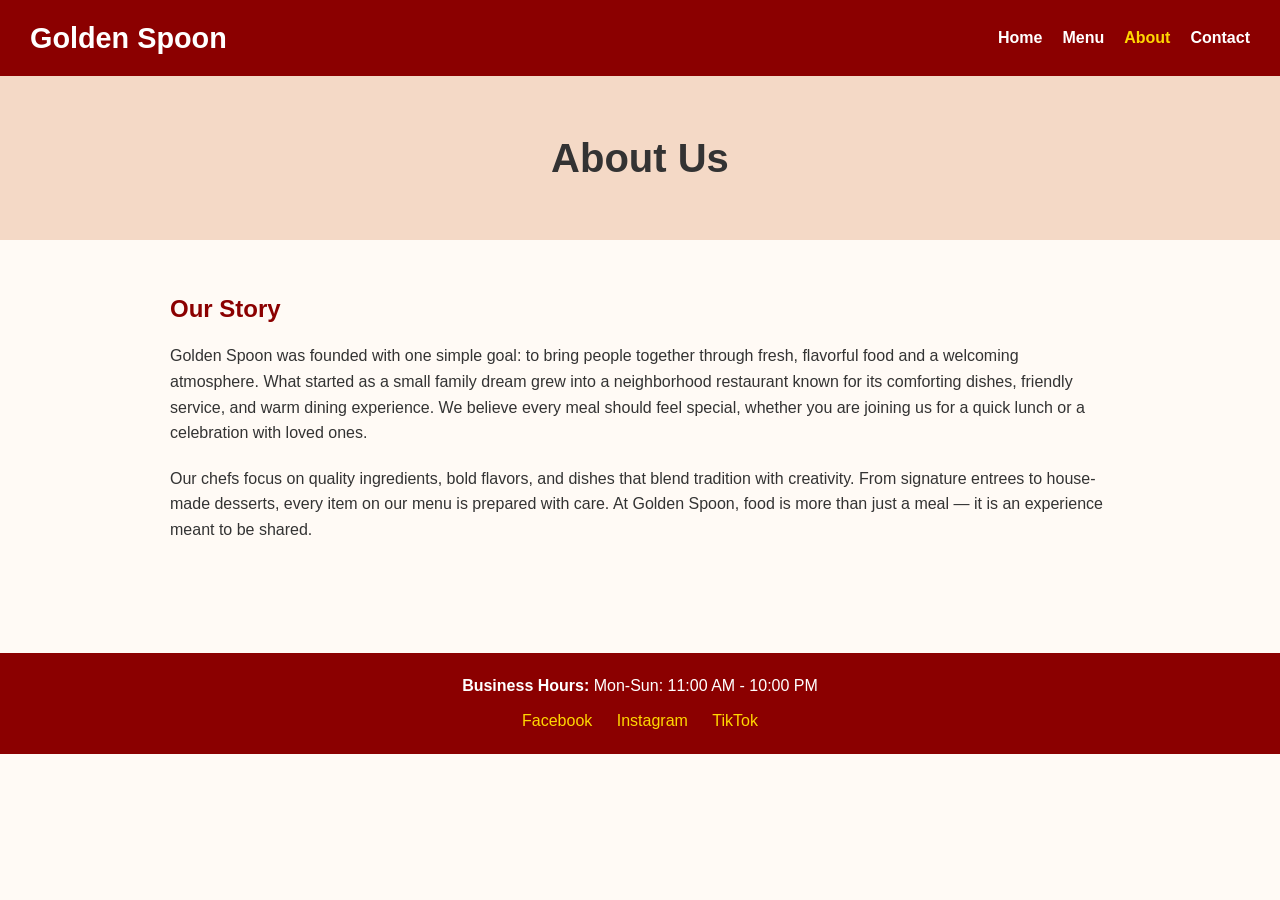
==== about.html @ 548fd417 "Add files via upload" ====
<!DOCTYPE html>
<html lang="en">
<head>
  <meta charset="UTF-8" />
  <meta name="viewport" content="width=device-width, initial-scale=1.0" />
  <title>About | Golden Spoon</title>
  <link rel="stylesheet" href="style.css" />
</head>
<body>

  <header>
    <div class="logo">Golden Spoon</div>
    <nav>
      <ul class="nav-links">
        <li><a href="index.html">Home</a></li>
        <li><a href="menu.html">Menu</a></li>
        <li><a href="about.html" class="active">About</a></li>
        <li><a href="contact.html">Contact</a></li>
      </ul>
      <div class="hamburger" onclick="toggleMenu()">☰</div>
    </nav>
  </header>

  <section class="page-banner">
    <h1>About Us</h1>
  </section>

  <section class="about-section">
    <h2>Our Story</h2>
    <p>
      Golden Spoon was founded with one simple goal: to bring people together through fresh,
      flavorful food and a welcoming atmosphere. What started as a small family dream grew
      into a neighborhood restaurant known for its comforting dishes, friendly service, and
      warm dining experience. We believe every meal should feel special, whether you are
      joining us for a quick lunch or a celebration with loved ones.
    </p>

    <p>
      Our chefs focus on quality ingredients, bold flavors, and dishes that blend tradition
      with creativity. From signature entrees to house-made desserts, every item on our menu
      is prepared with care. At Golden Spoon, food is more than just a meal — it is an
      experience meant to be shared.
    </p>
  </section>

  <footer>
    <div>
      <p><strong>Business Hours:</strong> Mon-Sun: 11:00 AM - 10:00 PM</p>
    </div>
    <div class="socials">
      <a href="#">Facebook</a>
      <a href="#">Instagram</a>
      <a href="#">TikTok</a>
    </div>
  </footer>

  <script src="script.js"></script>
</body>
</html>
---- style.css ----
* {
  margin: 0;
  padding: 0;
  box-sizing: border-box;
  font-family: Arial, sans-serif;
}

body {
  background: #fffaf5;
  color: #333;
  line-height: 1.6;
}

header {
  background: #8b0000;
  color: white;
  padding: 15px 30px;
  display: flex;
  justify-content: space-between;
  align-items: center;
  position: relative;
}

.logo {
  font-size: 1.8rem;
  font-weight: bold;
}

nav {
  position: relative;
}

.nav-links {
  list-style: none;
  display: flex;
  gap: 20px;
}

.nav-links li a {
  text-decoration: none;
  color: white;
  font-weight: bold;
}

.nav-links li a:hover,
.nav-links li a.active {
  color: #ffd700;
}

.hamburger {
  display: none;
  font-size: 1.8rem;
  cursor: pointer;
}

.hero {
  background: url("images/hero.jpg") center/cover no-repeat;
  height: 80vh;
  display: flex;
  align-items: center;
  justify-content: center;
  text-align: center;
  color: white;
  position: relative;
}

.hero::before {
  content: "";
  position: absolute;
  inset: 0;
  background: rgba(0, 0, 0, 0.45);
}

.hero-text {
  position: relative;
  z-index: 1;
  max-width: 700px;
  padding: 20px;
}

.hero-text h1 {
  font-size: 3rem;
  margin-bottom: 15px;
}

.hero-text p {
  font-size: 1.2rem;
  margin-bottom: 20px;
}

.btn {
  display: inline-block;
  background: #ffd700;
  color: #333;
  padding: 12px 24px;
  text-decoration: none;
  border-radius: 5px;
  font-weight: bold;
  border: none;
  cursor: pointer;
}

.page-banner {
  background: #f4d9c6;
  text-align: center;
  padding: 50px 20px;
}

.page-banner h1 {
  font-size: 2.5rem;
}

.gallery-section {
  padding: 50px 20px;
  text-align: center;
}

.gallery-section h2 {
  margin-bottom: 20px;
  font-size: 2rem;
}

.slider {
  position: relative;
  max-width: 700px;
  margin: auto;
  overflow: hidden;
}

.slides {
  position: relative;
}

.slide {
  display: none;
  width: 100%;
  border-radius: 10px;
}

.slide.active {
  display: block;
}

.prev,
.next {
  position: absolute;
  top: 50%;
  transform: translateY(-50%);
  background: rgba(0,0,0,0.6);
  color: white;
  border: none;
  padding: 10px 15px;
  cursor: pointer;
  font-size: 1.5rem;
  border-radius: 5px;
}

.prev {
  left: 10px;
}

.next {
  right: 10px;
}

.menu-container {
  display: grid;
  grid-template-columns: repeat(3, 1fr);
  gap: 20px;
  padding: 50px 30px;
}

.menu-card {
  background: white;
  padding: 20px;
  border-radius: 10px;
  box-shadow: 0 4px 10px rgba(0,0,0,0.1);
  text-align: center;
}

.menu-card h3 {
  margin-bottom: 10px;
}

.menu-card span {
  display: block;
  margin-top: 10px;
  color: #8b0000;
  font-weight: bold;
}

.about-section,
.contact-container {
  padding: 50px 30px;
  max-width: 1000px;
  margin: auto;
}

.about-section h2,
.contact-form h2,
.map-section h2 {
  margin-bottom: 15px;
  color: #8b0000;
}

.about-section p {
  margin-bottom: 20px;
}

.contact-container {
  display: grid;
  grid-template-columns: 1fr 1fr;
  gap: 30px;
}

.contact-form form {
  display: flex;
  flex-direction: column;
  gap: 15px;
}

.contact-form input,
.contact-form textarea {
  padding: 12px;
  border: 1px solid #ccc;
  border-radius: 5px;
}

footer {
  background: #8b0000;
  color: white;
  text-align: center;
  padding: 20px;
  margin-top: 40px;
}

.socials {
  margin-top: 10px;
}

.socials a {
  color: #ffd700;
  margin: 0 10px;
  text-decoration: none;
}

/* Mobile Design */
@media (max-width: 768px) {
  .hamburger {
    display: block;
    color: white;
  }

  .nav-links {
    display: none;
    flex-direction: column;
    background: #8b0000;
    position: absolute;
    top: 45px;
    right: 0;
    width: 180px;
    padding: 15px;
    border-radius: 8px;
  }

  .nav-links.show {
    display: flex;
  }

  .hero-text h1 {
    font-size: 2rem;
  }

  .menu-container {
    grid-template-columns: 1fr;
  }

  .contact-container {
    grid-template-columns: 1fr;
  }
}
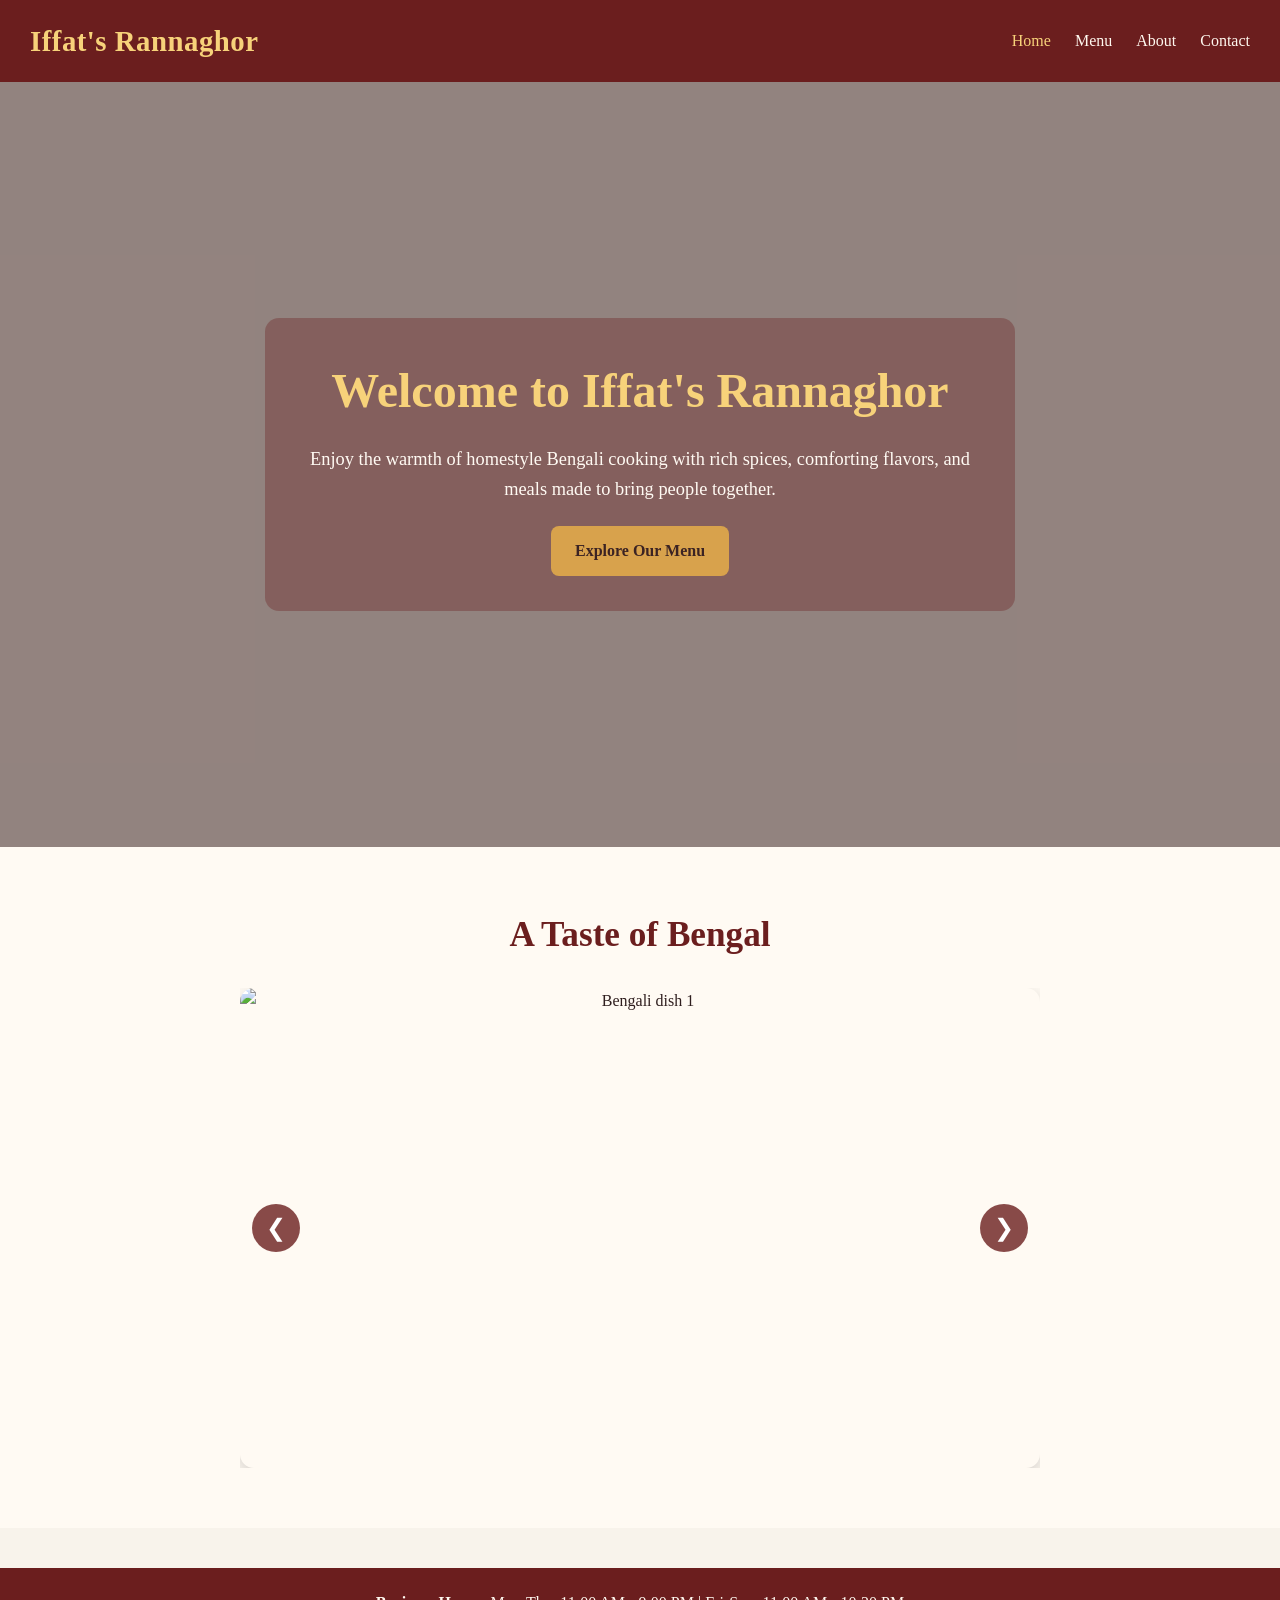
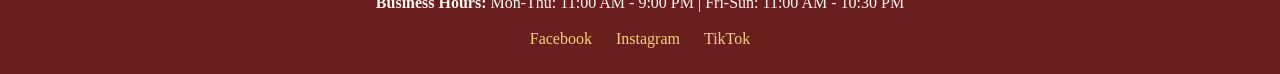
==== commit 04558f0e: "rannaghor theme" ====
--- a/about.html
+++ b/about.html
@@ -3,50 +3,59 @@
 <head>
   <meta charset="UTF-8" />
   <meta name="viewport" content="width=device-width, initial-scale=1.0" />
-  <title>About | Golden Spoon</title>
+  <title>Iffat's Rannaghor | Home</title>
   <link rel="stylesheet" href="style.css" />
 </head>
 <body>
 
   <header>
-    <div class="logo">Golden Spoon</div>
+    <div class="logo">Iffat's Rannaghor</div>
+
     <nav>
       <ul class="nav-links">
-        <li><a href="index.html">Home</a></li>
+        <li><a href="index.html" class="active">Home</a></li>
         <li><a href="menu.html">Menu</a></li>
-        <li><a href="about.html" class="active">About</a></li>
+        <li><a href="about.html">About</a></li>
         <li><a href="contact.html">Contact</a></li>
       </ul>
       <div class="hamburger" onclick="toggleMenu()">☰</div>
     </nav>
   </header>
 
-  <section class="page-banner">
-    <h1>About Us</h1>
+  <section class="hero">
+    <div class="hero-text">
+      <h1>Welcome to Iffat's Rannaghor</h1>
+      <p>
+        Enjoy the warmth of homestyle Bengali cooking with rich spices,
+        comforting flavors, and meals made to bring people together.
+      </p>
+      <a href="menu.html" class="btn">Explore Our Menu</a>
+    </div>
   </section>
 
-  <section class="about-section">
-    <h2>Our Story</h2>
-    <p>
-      Golden Spoon was founded with one simple goal: to bring people together through fresh,
-      flavorful food and a welcoming atmosphere. What started as a small family dream grew
-      into a neighborhood restaurant known for its comforting dishes, friendly service, and
-      warm dining experience. We believe every meal should feel special, whether you are
-      joining us for a quick lunch or a celebration with loved ones.
-    </p>
+  <section class="gallery-section">
+    <h2>A Taste of Bengal</h2>
+    <div class="slider">
+      <button class="prev" onclick="moveSlide(-1)">❮</button>
 
-    <p>
-      Our chefs focus on quality ingredients, bold flavors, and dishes that blend tradition
-      with creativity. From signature entrees to house-made desserts, every item on our menu
-      is prepared with care. At Golden Spoon, food is more than just a meal — it is an
-      experience meant to be shared.
-    </p>
+      <div class="slides">
+        <img src="images/food1.jpg" class="slide active" alt="Bengali dish 1" />
+        <img src="images/food2.jpg" class="slide" alt="Bengali dish 2" />
+        <img src="images/food3.jpg" class="slide" alt="Bengali dish 3" />
+        <img src="images/food4.jpg" class="slide" alt="Bengali dish 4" />
+        <img src="images/food5.jpg" class="slide" alt="Bengali dish 5" />
+        <img src="images/food6.jpg" class="slide" alt="Bengali dish 6" />
+      </div>
+
+      <button class="next" onclick="moveSlide(1)">❯</button>
+    </div>
   </section>
 
   <footer>
     <div>
-      <p><strong>Business Hours:</strong> Mon-Sun: 11:00 AM - 10:00 PM</p>
+      <p><strong>Business Hours:</strong> Mon-Thu: 11:00 AM - 9:00 PM | Fri-Sun: 11:00 AM - 10:30 PM</p>
     </div>
+
     <div class="socials">
       <a href="#">Facebook</a>
       <a href="#">Instagram</a>
--- a/style.css
+++ b/style.css
@@ -2,28 +2,33 @@
   margin: 0;
   padding: 0;
   box-sizing: border-box;
-  font-family: Arial, sans-serif;
+  font-family: Georgia, "Times New Roman", serif;
 }
 
 body {
-  background: #fffaf5;
-  color: #333;
+  background-color: #f8f3eb;
+  color: #2f1e1e;
   line-height: 1.6;
 }
 
+/* HEADER */
 header {
-  background: #8b0000;
-  color: white;
-  padding: 15px 30px;
+  background-color: #6b1e1e;
+  color: #fff8ef;
   display: flex;
   justify-content: space-between;
   align-items: center;
-  position: relative;
+  padding: 18px 30px;
+  position: sticky;
+  top: 0;
+  z-index: 1000;
 }
 
 .logo {
   font-size: 1.8rem;
   font-weight: bold;
+  color: #f7d27a;
+  letter-spacing: 0.5px;
 }
 
 nav {
@@ -33,97 +38,102 @@
 .nav-links {
   list-style: none;
   display: flex;
-  gap: 20px;
+  gap: 24px;
 }
 
 .nav-links li a {
   text-decoration: none;
-  color: white;
-  font-weight: bold;
+  color: #fff8ef;
+  font-size: 1rem;
+  font-weight: 500;
+  transition: color 0.3s ease;
 }
 
 .nav-links li a:hover,
 .nav-links li a.active {
-  color: #ffd700;
+  color: #f7d27a;
 }
 
 .hamburger {
   display: none;
   font-size: 1.8rem;
   cursor: pointer;
-}
-
+  color: #fff8ef;
+}
+
+/* HERO SECTION */
 .hero {
   background: url("images/hero.jpg") center/cover no-repeat;
-  height: 80vh;
+  min-height: 85vh;
   display: flex;
+  justify-content: center;
   align-items: center;
-  justify-content: center;
   text-align: center;
-  color: white;
   position: relative;
+  padding: 20px;
 }
 
 .hero::before {
   content: "";
   position: absolute;
   inset: 0;
-  background: rgba(0, 0, 0, 0.45);
+  background: rgba(47, 20, 20, 0.5);
 }
 
 .hero-text {
   position: relative;
   z-index: 1;
-  max-width: 700px;
-  padding: 20px;
+  max-width: 750px;
+  color: #fffaf3;
+  background: rgba(107, 30, 30, 0.35);
+  padding: 35px 25px;
+  border-radius: 14px;
 }
 
 .hero-text h1 {
   font-size: 3rem;
   margin-bottom: 15px;
+  color: #f7d27a;
 }
 
 .hero-text p {
-  font-size: 1.2rem;
-  margin-bottom: 20px;
+  font-size: 1.15rem;
+  margin-bottom: 22px;
 }
 
 .btn {
   display: inline-block;
-  background: #ffd700;
-  color: #333;
+  background-color: #d8a24c;
+  color: #3b2323;
+  text-decoration: none;
   padding: 12px 24px;
-  text-decoration: none;
-  border-radius: 5px;
+  border-radius: 8px;
   font-weight: bold;
-  border: none;
-  cursor: pointer;
-}
-
-.page-banner {
-  background: #f4d9c6;
+  transition: background-color 0.3s ease, transform 0.3s ease;
+}
+
+.btn:hover {
+  background-color: #f0bc63;
+  transform: translateY(-2px);
+}
+
+/* GALLERY */
+.gallery-section {
+  padding: 60px 20px;
   text-align: center;
-  padding: 50px 20px;
-}
-
-.page-banner h1 {
-  font-size: 2.5rem;
-}
-
-.gallery-section {
-  padding: 50px 20px;
-  text-align: center;
+  background-color: #fffaf3;
 }
 
 .gallery-section h2 {
-  margin-bottom: 20px;
-  font-size: 2rem;
+  font-size: 2.2rem;
+  color: #6b1e1e;
+  margin-bottom: 25px;
 }
 
 .slider {
   position: relative;
-  max-width: 700px;
-  margin: auto;
+  max-width: 800px;
+  margin: 0 auto;
   overflow: hidden;
 }
 
@@ -134,7 +144,10 @@
 .slide {
   display: none;
   width: 100%;
-  border-radius: 10px;
+  height: 480px;
+  object-fit: cover;
+  border-radius: 14px;
+  box-shadow: 0 6px 18px rgba(0, 0, 0, 0.18);
 }
 
 .slide.active {
@@ -146,91 +159,155 @@
   position: absolute;
   top: 50%;
   transform: translateY(-50%);
-  background: rgba(0,0,0,0.6);
+  background-color: rgba(107, 30, 30, 0.8);
   color: white;
   border: none;
-  padding: 10px 15px;
+  font-size: 1.5rem;
+  padding: 10px 14px;
   cursor: pointer;
-  font-size: 1.5rem;
-  border-radius: 5px;
+  border-radius: 50%;
+  transition: background-color 0.3s ease;
+}
+
+.prev:hover,
+.next:hover {
+  background-color: rgba(216, 162, 76, 0.95);
+  color: #3b2323;
 }
 
 .prev {
-  left: 10px;
+  left: 12px;
 }
 
 .next {
-  right: 10px;
-}
-
+  right: 12px;
+}
+
+/* PAGE BANNER */
+.page-banner {
+  background: linear-gradient(rgba(107, 30, 30, 0.85), rgba(107, 30, 30, 0.85)),
+    url("images/hero.jpg") center/cover no-repeat;
+  color: #fffaf3;
+  text-align: center;
+  padding: 70px 20px;
+}
+
+.page-banner h1 {
+  font-size: 2.6rem;
+  color: #f7d27a;
+}
+
+/* MENU PAGE */
 .menu-container {
   display: grid;
   grid-template-columns: repeat(3, 1fr);
-  gap: 20px;
+  gap: 25px;
   padding: 50px 30px;
+  max-width: 1200px;
+  margin: 0 auto;
+  background-color: #f8f3eb;
 }
 
 .menu-card {
-  background: white;
-  padding: 20px;
-  border-radius: 10px;
-  box-shadow: 0 4px 10px rgba(0,0,0,0.1);
-  text-align: center;
+  background-color: #fffaf3;
+  border-radius: 14px;
+  padding: 22px;
+  box-shadow: 0 5px 14px rgba(0, 0, 0, 0.1);
+  border: 1px solid #ecd9b8;
+  transition: transform 0.3s ease, box-shadow 0.3s ease;
+}
+
+.menu-card:hover {
+  transform: translateY(-6px);
+  box-shadow: 0 8px 18px rgba(0, 0, 0, 0.15);
 }
 
 .menu-card h3 {
+  color: #6b1e1e;
   margin-bottom: 10px;
+  font-size: 1.35rem;
+}
+
+.menu-card p {
+  color: #5c4747;
+  margin-bottom: 12px;
 }
 
 .menu-card span {
-  display: block;
-  margin-top: 10px;
-  color: #8b0000;
+  color: #c07d22;
   font-weight: bold;
-}
-
-.about-section,
+  font-size: 1.1rem;
+}
+
+/* ABOUT PAGE */
+.about-section {
+  max-width: 900px;
+  margin: 0 auto;
+  padding: 60px 30px;
+}
+
+.about-section h2 {
+  color: #6b1e1e;
+  font-size: 2rem;
+  margin-bottom: 20px;
+}
+
+.about-section p {
+  margin-bottom: 18px;
+  font-size: 1.05rem;
+}
+
+/* CONTACT PAGE */
 .contact-container {
-  padding: 50px 30px;
-  max-width: 1000px;
-  margin: auto;
-}
-
-.about-section h2,
-.contact-form h2,
-.map-section h2 {
-  margin-bottom: 15px;
-  color: #8b0000;
-}
-
-.about-section p {
-  margin-bottom: 20px;
-}
-
-.contact-container {
+  max-width: 1100px;
+  margin: 0 auto;
+  padding: 60px 30px;
   display: grid;
   grid-template-columns: 1fr 1fr;
   gap: 30px;
 }
 
+.contact-form,
+.map-section {
+  background-color: #fffaf3;
+  padding: 25px;
+  border-radius: 14px;
+  box-shadow: 0 4px 14px rgba(0, 0, 0, 0.08);
+}
+
+.contact-form h2,
+.map-section h2 {
+  color: #6b1e1e;
+  margin-bottom: 18px;
+}
+
 .contact-form form {
   display: flex;
   flex-direction: column;
-  gap: 15px;
+  gap: 14px;
 }
 
 .contact-form input,
 .contact-form textarea {
   padding: 12px;
-  border: 1px solid #ccc;
-  border-radius: 5px;
-}
-
+  border: 1px solid #d8c3a5;
+  border-radius: 8px;
+  font-size: 1rem;
+  background-color: #fffdf9;
+}
+
+.contact-form input:focus,
+.contact-form textarea:focus {
+  outline: none;
+  border-color: #c07d22;
+}
+
+/* FOOTER */
 footer {
-  background: #8b0000;
-  color: white;
+  background-color: #6b1e1e;
+  color: #fff8ef;
   text-align: center;
-  padding: 20px;
+  padding: 22px 20px;
   margin-top: 40px;
 }
 
@@ -239,43 +316,87 @@
 }
 
 .socials a {
-  color: #ffd700;
+  color: #f7d27a;
+  text-decoration: none;
   margin: 0 10px;
-  text-decoration: none;
-}
-
-/* Mobile Design */
+  transition: opacity 0.3s ease;
+}
+
+.socials a:hover {
+  opacity: 0.8;
+}
+
+/* MOBILE DESIGN */
+@media (max-width: 900px) {
+  .menu-container {
+    grid-template-columns: repeat(2, 1fr);
+  }
+
+  .contact-container {
+    grid-template-columns: 1fr;
+  }
+}
+
 @media (max-width: 768px) {
+  header {
+    padding: 16px 20px;
+  }
+
   .hamburger {
     display: block;
-    color: white;
   }
 
   .nav-links {
     display: none;
     flex-direction: column;
-    background: #8b0000;
+    gap: 14px;
     position: absolute;
     top: 45px;
     right: 0;
-    width: 180px;
-    padding: 15px;
-    border-radius: 8px;
+    background-color: #6b1e1e;
+    width: 190px;
+    padding: 18px;
+    border-radius: 10px;
+    box-shadow: 0 6px 14px rgba(0, 0, 0, 0.18);
   }
 
   .nav-links.show {
     display: flex;
   }
 
+  .hero {
+    min-height: 75vh;
+  }
+
+  .hero-text {
+    padding: 28px 18px;
+  }
+
   .hero-text h1 {
-    font-size: 2rem;
+    font-size: 2.1rem;
+  }
+
+  .hero-text p {
+    font-size: 1rem;
+  }
+
+  .gallery-section h2,
+  .page-banner h1,
+  .about-section h2 {
+    font-size: 1.8rem;
+  }
+
+  .slide {
+    height: 280px;
   }
 
   .menu-container {
     grid-template-columns: 1fr;
-  }
-
+    padding: 40px 20px;
+  }
+
+  .about-section,
   .contact-container {
-    grid-template-columns: 1fr;
+    padding: 40px 20px;
   }
 }
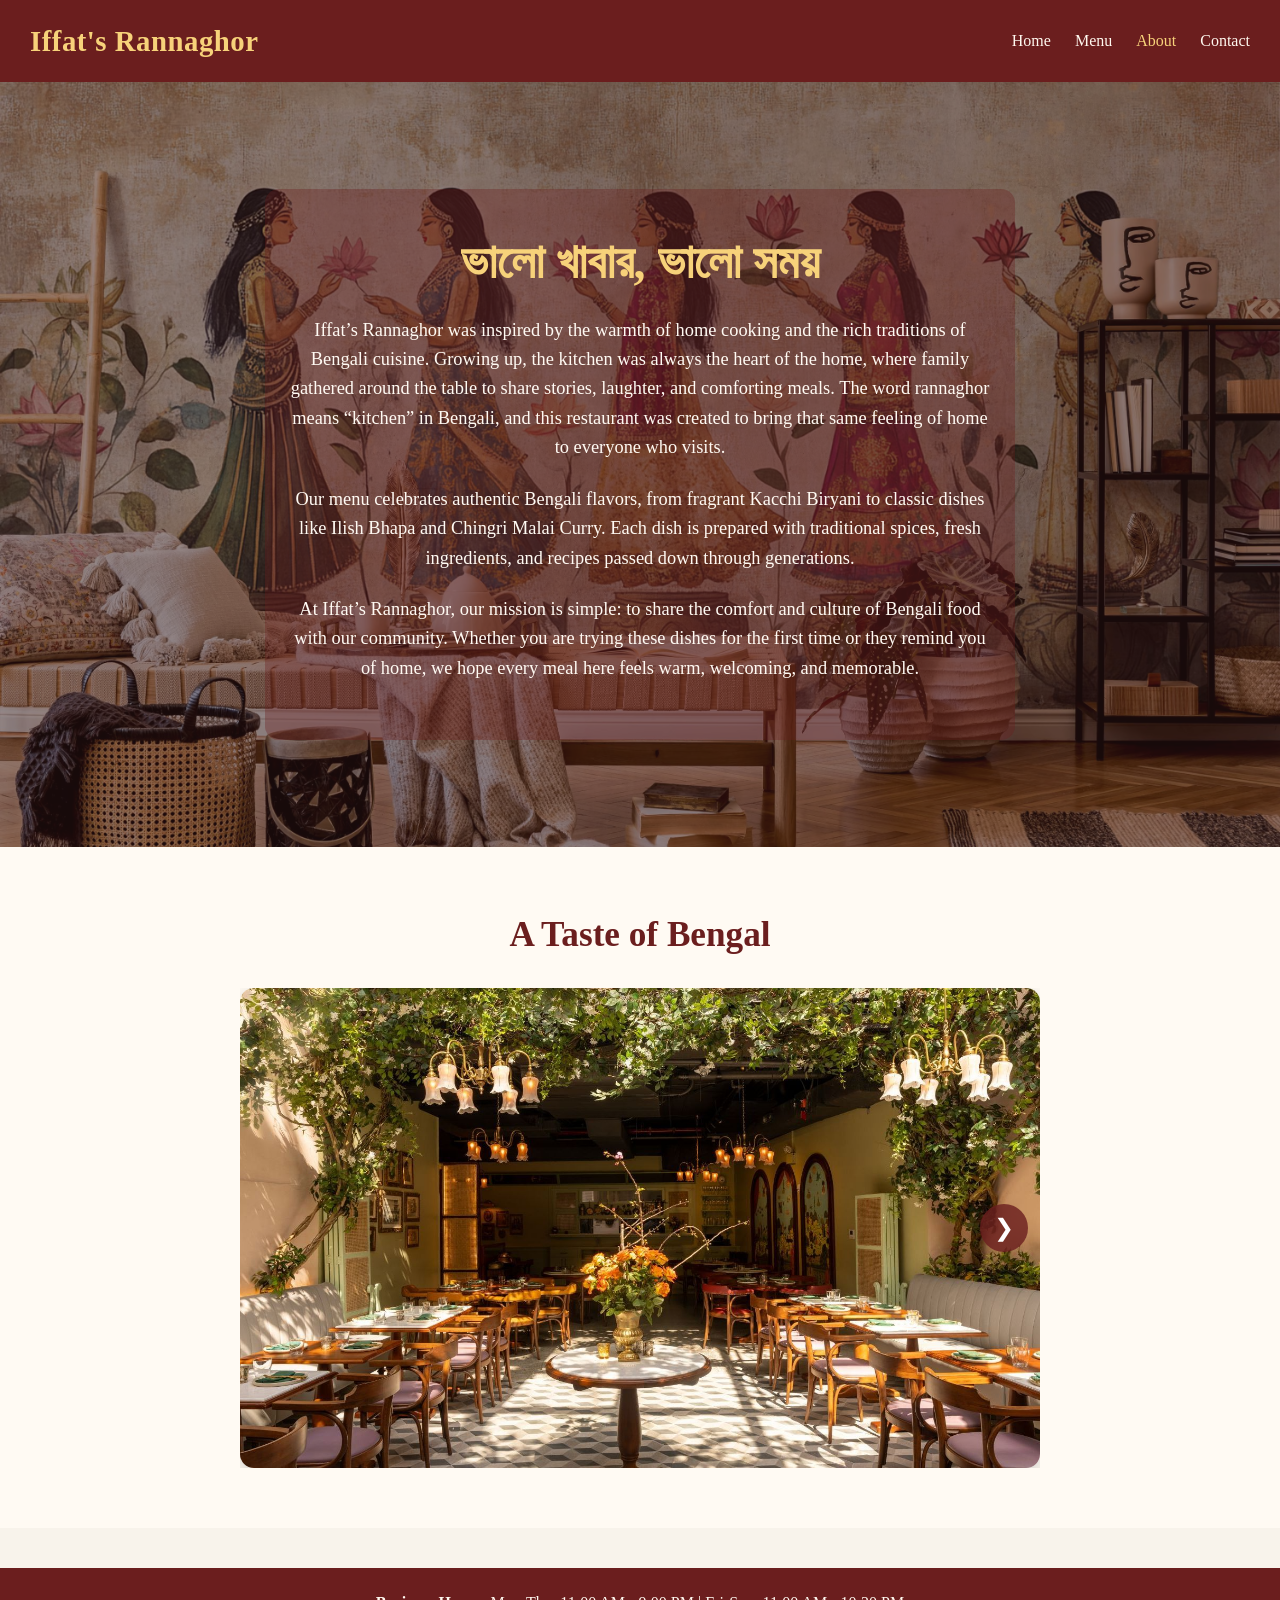
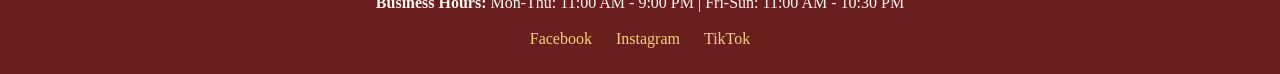
==== commit 47cb01aa: "final adds" ====
--- a/about.html
+++ b/about.html
@@ -3,7 +3,7 @@
 <head>
   <meta charset="UTF-8" />
   <meta name="viewport" content="width=device-width, initial-scale=1.0" />
-  <title>Iffat's Rannaghor | Home</title>
+  <title>Iffat's Rannaghor | About</title>
   <link rel="stylesheet" href="style.css" />
 </head>
 <body>
@@ -13,23 +13,22 @@
 
     <nav>
       <ul class="nav-links">
-        <li><a href="index.html" class="active">Home</a></li>
+        <li><a href="index.html">Home</a></li>
         <li><a href="menu.html">Menu</a></li>
-        <li><a href="about.html">About</a></li>
+        <li><a href="about.html" class="active">About</a></li>
         <li><a href="contact.html">Contact</a></li>
       </ul>
-      <div class="hamburger" onclick="toggleMenu()">☰</div>
     </nav>
   </header>
 
   <section class="hero">
     <div class="hero-text">
-      <h1>Welcome to Iffat's Rannaghor</h1>
+      <h1>ভালো খাবার, ভালো সময়</h1>
       <p>
-        Enjoy the warmth of homestyle Bengali cooking with rich spices,
-        comforting flavors, and meals made to bring people together.
+        Iffat’s Rannaghor was inspired by the warmth of home cooking and the rich traditions of Bengali cuisine. Growing up, the kitchen was always the heart of the home, where family gathered around the table to share stories, laughter, and comforting meals. The word rannaghor means “kitchen” in Bengali, and this restaurant was created to bring that same feeling of home to everyone who visits.
+          <p>Our menu celebrates authentic Bengali flavors, from fragrant Kacchi Biryani to classic dishes like Ilish Bhapa and Chingri Malai Curry. Each dish is prepared with traditional spices, fresh ingredients, and recipes passed down through generations.
+          <p>At Iffat’s Rannaghor, our mission is simple: to share the comfort and culture of Bengali food with our community. Whether you are trying these dishes for the first time or they remind you of home, we hope every meal here feels warm, welcoming, and memorable.
       </p>
-      <a href="menu.html" class="btn">Explore Our Menu</a>
     </div>
   </section>
 
@@ -39,12 +38,12 @@
       <button class="prev" onclick="moveSlide(-1)">❮</button>
 
       <div class="slides">
-        <img src="images/food1.jpg" class="slide active" alt="Bengali dish 1" />
-        <img src="images/food2.jpg" class="slide" alt="Bengali dish 2" />
-        <img src="images/food3.jpg" class="slide" alt="Bengali dish 3" />
-        <img src="images/food4.jpg" class="slide" alt="Bengali dish 4" />
-        <img src="images/food5.jpg" class="slide" alt="Bengali dish 5" />
-        <img src="images/food6.jpg" class="slide" alt="Bengali dish 6" />
+        <img src="restaurantsetting.jpg" class="slide active" alt="Bengali dish 1" />
+        <img src="begun.jpg" class="slide" alt="Bengali dish 2" />
+        <img src="beefbhuna.jpg" class="slide" alt="Bengali dish 3" />
+        <img src="ilish.jpg" class="slide" alt="Bengali dish 4" />
+        <img src="kacchi.jpg" class="slide" alt="Bengali dish 5" />
+        <img src="shorshe.jpg" class="slide" alt="Bengali dish 6" />
       </div>
 
       <button class="next" onclick="moveSlide(1)">❯</button>
--- a/style.css
+++ b/style.css
@@ -63,7 +63,7 @@
 
 /* HERO SECTION */
 .hero {
-  background: url("images/hero.jpg") center/cover no-repeat;
+  background: url("home2.jpg") center/cover no-repeat;
   min-height: 85vh;
   display: flex;
   justify-content: center;
@@ -186,7 +186,7 @@
 /* PAGE BANNER */
 .page-banner {
   background: linear-gradient(rgba(107, 30, 30, 0.85), rgba(107, 30, 30, 0.85)),
-    url("images/hero.jpg") center/cover no-repeat;
+    url("home.jpg") center/cover no-repeat;
   color: #fffaf3;
   text-align: center;
   padding: 70px 20px;
@@ -215,11 +215,6 @@
   box-shadow: 0 5px 14px rgba(0, 0, 0, 0.1);
   border: 1px solid #ecd9b8;
   transition: transform 0.3s ease, box-shadow 0.3s ease;
-}
-
-.menu-card:hover {
-  transform: translateY(-6px);
-  box-shadow: 0 8px 18px rgba(0, 0, 0, 0.15);
 }
 
 .menu-card h3 {
